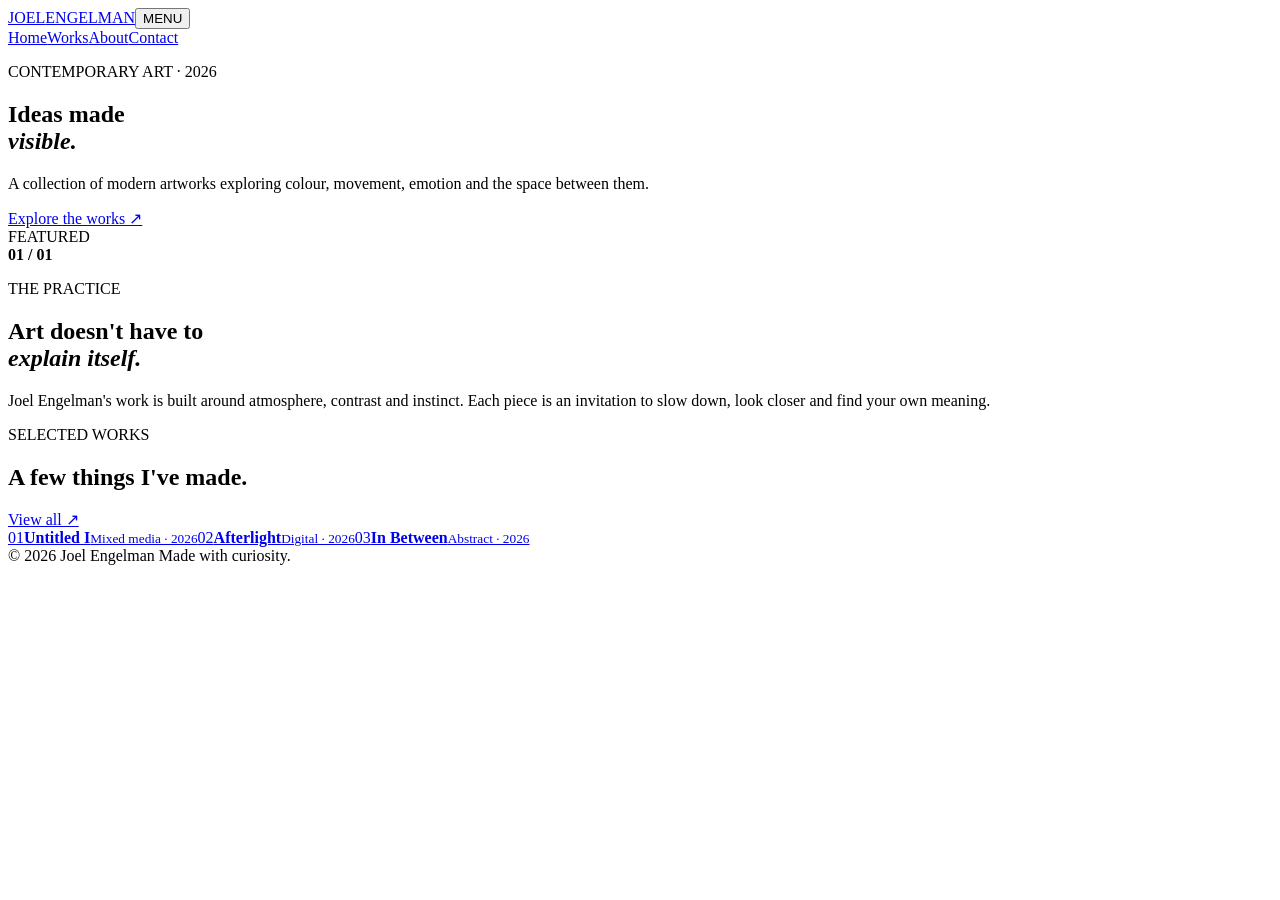
==== index.html @ 4c4a332d "Add modern art portfolio homepage" ====
<!doctype html>
<html lang="en">
<head>
<meta charset="utf-8">
<meta name="viewport" content="width=device-width,initial-scale=1">
<title>Joel Engelman — Modern Art</title>
<link rel="stylesheet" href="styles.css">
</head>
<body>
<header><a href="index.html" class="logo">JOEL<span>ENGELMAN</span></a><button class="menu">MENU</button><nav><a class="active" href="index.html">Home</a><a href="gallery.html">Works</a><a href="about.html">About</a><a href="contact.html">Contact</a></nav></header>
<main>
<section class="hero"><div class="hero-copy reveal"><p class="eyebrow">CONTEMPORARY ART · 2026</p><h1>Ideas made<br><i>visible.</i></h1><p class="lead">A collection of modern artworks exploring colour, movement, emotion and the space between them.</p><a class="button" href="gallery.html">Explore the works ↗</a></div><div class="hero-art reveal delay-1"><div class="shape s1"></div><div class="shape s2"></div><div class="shape s3"></div><div class="hero-caption">FEATURED<br><b>01 / 01</b></div></div></section>
<section class="section intro reveal"><p class="eyebrow">THE PRACTICE</p><div class="two-col"><h2>Art doesn't have to<br><i>explain itself.</i></h2><p>Joel Engelman's work is built around atmosphere, contrast and instinct. Each piece is an invitation to slow down, look closer and find your own meaning.</p></div></section>
<section class="section"><div class="section-head reveal"><div><p class="eyebrow">SELECTED WORKS</p><h2>A few things I've made.</h2></div><a href="gallery.html">View all ↗</a></div><div class="cards"><a class="art card-a reveal" href="gallery.html"><span>01</span><strong>Untitled I</strong><small>Mixed media · 2026</small></a><a class="art card-b reveal delay-1" href="gallery.html"><span>02</span><strong>Afterlight</strong><small>Digital · 2026</small></a><a class="art card-c reveal delay-2" href="gallery.html"><span>03</span><strong>In Between</strong><small>Abstract · 2026</small></a></div></section>
</main><footer>© 2026 Joel Engelman <span>Made with curiosity.</span></footer><script src="script.js"></script>
</body></html>
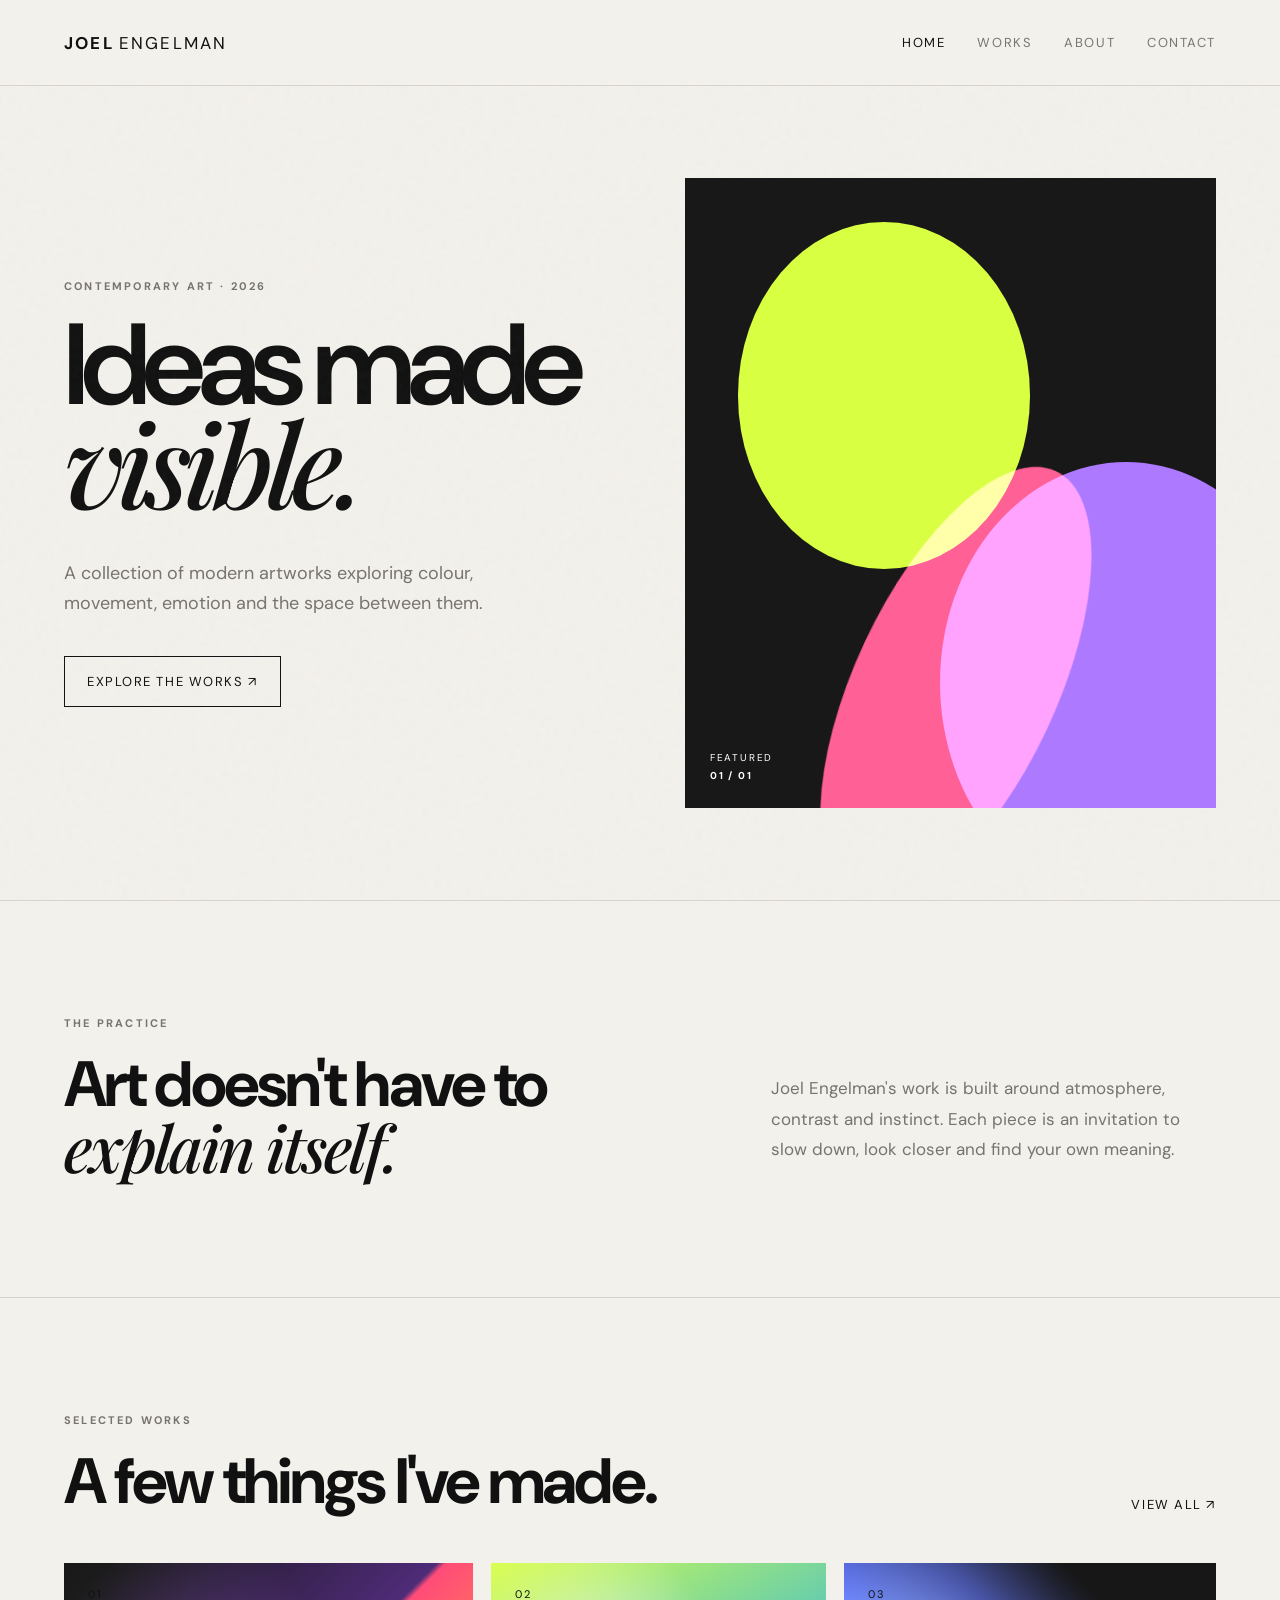
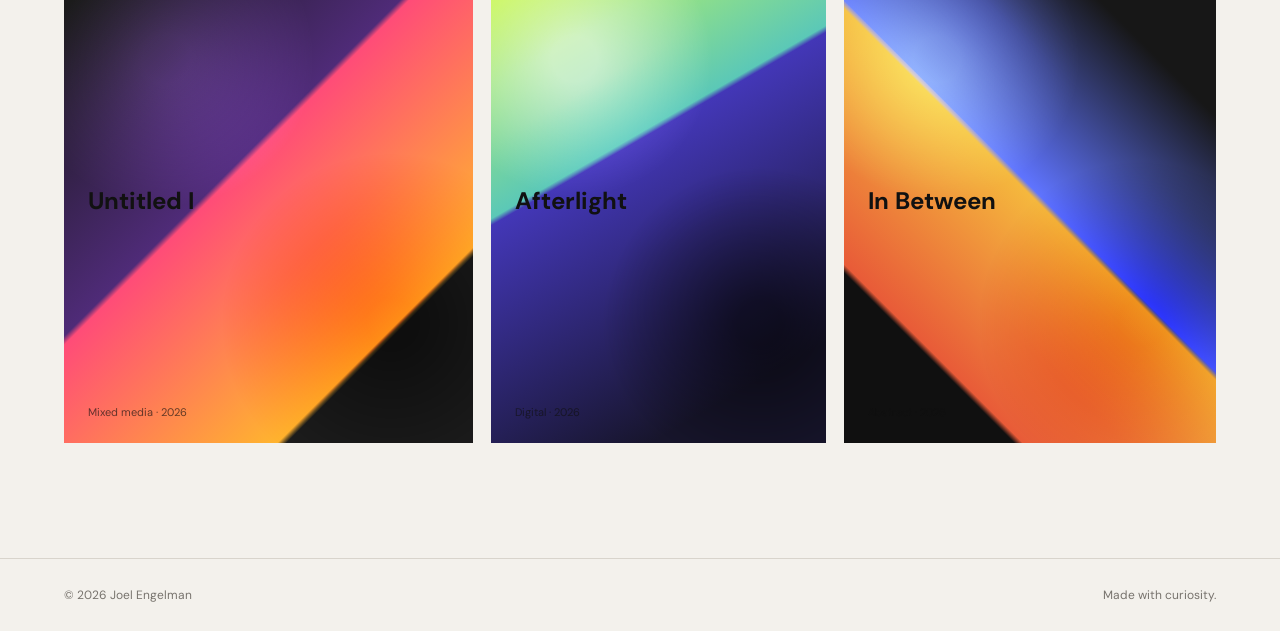
==== commit 825e59c0: "Add automatic light and dark favicons" ====
--- a/index.html
+++ b/index.html
@@ -1,10 +1,12 @@
 <!doctype html>
 <html lang="en">
 <head>
-<meta charset="utf-8">
-<meta name="viewport" content="width=device-width,initial-scale=1">
-<title>Joel Engelman — Modern Art</title>
-<link rel="stylesheet" href="styles.css">
+  <meta charset="utf-8">
+  <meta name="viewport" content="width=device-width, initial-scale=1">
+  <title>Joel Engelman — Modern Art</title>
+  <link rel="icon" href="favicon-dark.svg" media="(prefers-color-scheme: light)">
+  <link rel="icon" href="favicon-light.svg" media="(prefers-color-scheme: dark)">
+  <link rel="stylesheet" href="styles.css">
 </head>
 <body>
 <header><a href="index.html" class="logo">JOEL<span>ENGELMAN</span></a><button class="menu">MENU</button><nav><a class="active" href="index.html">Home</a><a href="gallery.html">Works</a><a href="about.html">About</a><a href="contact.html">Contact</a></nav></header>
@@ -13,4 +15,5 @@
 <section class="section intro reveal"><p class="eyebrow">THE PRACTICE</p><div class="two-col"><h2>Art doesn't have to<br><i>explain itself.</i></h2><p>Joel Engelman's work is built around atmosphere, contrast and instinct. Each piece is an invitation to slow down, look closer and find your own meaning.</p></div></section>
 <section class="section"><div class="section-head reveal"><div><p class="eyebrow">SELECTED WORKS</p><h2>A few things I've made.</h2></div><a href="gallery.html">View all ↗</a></div><div class="cards"><a class="art card-a reveal" href="gallery.html"><span>01</span><strong>Untitled I</strong><small>Mixed media · 2026</small></a><a class="art card-b reveal delay-1" href="gallery.html"><span>02</span><strong>Afterlight</strong><small>Digital · 2026</small></a><a class="art card-c reveal delay-2" href="gallery.html"><span>03</span><strong>In Between</strong><small>Abstract · 2026</small></a></div></section>
 </main><footer>© 2026 Joel Engelman <span>Made with curiosity.</span></footer><script src="script.js"></script>
-</body></html>
+</body>
+</html>
--- a/styles.css
+++ b/styles.css
@@ -0,0 +1,2 @@
+@import url('https://fonts.googleapis.com/css2?family=DM+Sans:wght@400;500;600;700&family=Playfair+Display:ital,wght@0,500;0,600;1,500&display=swap');
+:root{--bg:#f3f1ec;--ink:#111;--muted:#77736d;--line:#d8d4cc;--accent:#c7ff45}*{box-sizing:border-box}html{scroll-behavior:smooth}body{margin:0;background:var(--bg);color:var(--ink);font-family:'DM Sans',Arial,sans-serif}body:before{content:'';position:fixed;inset:0;pointer-events:none;opacity:.035;background-image:url("data:image/svg+xml,%3Csvg viewBox='0 0 160 160' xmlns='http://www.w3.org/2000/svg'%3E%3Cfilter id='n'%3E%3CfeTurbulence type='fractalNoise' baseFrequency='.9' numOctaves='3' stitchTiles='stitch'/%3E%3C/filter%3E%3Crect width='100%25' height='100%25' filter='url(%23n)'/%3E%3C/svg%3E")}a{color:inherit;text-decoration:none}header{height:86px;padding:0 5vw;display:flex;align-items:center;justify-content:space-between;border-bottom:1px solid var(--line);position:relative;z-index:5;background:rgba(243,241,236,.82);backdrop-filter:blur(16px)}.logo{font-size:17px;font-weight:700;letter-spacing:.13em}.logo span{font-weight:400;margin-left:5px}.menu{display:none}nav{display:flex;gap:32px;font-size:13px;text-transform:uppercase;letter-spacing:.12em}nav a{opacity:.55;transition:.3s}nav a:hover,nav a.active{opacity:1}.hero{min-height:calc(100vh - 86px);padding:7vw 5vw;display:grid;grid-template-columns:1fr 1fr;gap:7vw;align-items:center}.eyebrow{font-size:11px;letter-spacing:.2em;font-weight:700;margin:0 0 24px;color:var(--muted)}h1{font-size:clamp(60px,9vw,138px);line-height:.84;letter-spacing:-.065em;margin:0 0 40px;font-weight:600}h1 i,h2 i{font-family:'Playfair Display',serif;font-weight:500}h2{font-size:clamp(38px,5vw,72px);line-height:.96;letter-spacing:-.045em;margin:0}.lead{max-width:460px;font-size:18px;line-height:1.65;color:var(--muted);margin-bottom:38px}.button{display:inline-block;padding:16px 22px;border:1px solid var(--ink);font-size:13px;text-transform:uppercase;letter-spacing:.12em;transition:.35s}.button:hover{background:var(--ink);color:white;transform:translateY(-3px)}.hero-art{height:min(650px,70vh);min-height:440px;position:relative;overflow:hidden;background:#181818}.shape{position:absolute;border-radius:50%;filter:blur(.2px);transition:transform 1s cubic-bezier(.2,.8,.2,1)}.s1{width:55%;height:55%;background:#d8ff42;left:10%;top:7%}.s2{width:70%;height:70%;background:#a36bff;right:-18%;bottom:-15%;mix-blend-mode:screen}.s3{width:38%;height:75%;background:#ff4f8b;left:32%;bottom:-18%;transform:rotate(25deg);mix-blend-mode:screen}.hero-art:hover .s1{transform:translate(20px,-15px) scale(1.06)}.hero-art:hover .s2{transform:translate(-25px,10px) scale(1.05)}.hero-art:hover .s3{transform:rotate(35deg) translate(15px,-10px)}.hero-caption{position:absolute;left:25px;bottom:23px;color:white;font-size:10px;letter-spacing:.18em;line-height:1.8}.section{padding:9vw 5vw}.intro{border-top:1px solid var(--line);border-bottom:1px solid var(--line)}.two-col{display:grid;grid-template-columns:1.3fr 1fr;gap:10vw;align-items:end}.two-col p{font-size:17px;line-height:1.8;color:var(--muted);max-width:470px}.section-head{display:flex;justify-content:space-between;align-items:end;margin-bottom:50px}.section-head>a{font-size:13px;text-transform:uppercase;letter-spacing:.12em}.cards{display:grid;grid-template-columns:1.1fr .9fr 1fr;gap:18px}.art{min-height:480px;padding:24px;display:flex;flex-direction:column;justify-content:space-between;overflow:hidden;position:relative;transition:transform .5s cubic-bezier(.2,.8,.2,1)}.art:hover{transform:translateY(-8px)}.art:before{content:'';position:absolute;inset:0;background:radial-gradient(circle at 25% 20%,#fff8 0 5%,transparent 30%),radial-gradient(circle at 80% 75%,#0008 0 5%,transparent 35%);mix-blend-mode:overlay}.art span{font-size:11px;letter-spacing:.15em;position:relative}.art strong,.art small{position:relative}.art strong{font-size:24px}.art small{font-size:11px;opacity:.65;margin-top:5px}.card-a{background:linear-gradient(135deg,#171717 5%,#4f2b78 42%,#ff4c78 43%,#ffb52e 78%,#1d1d1d 79%)}.card-b{background:linear-gradient(150deg,#d7ff4b,#5bc8b7 38%,#4337b7 39%,#17152c 85%)}.card-c{background:linear-gradient(45deg,#101010 20%,#e85b38 21%,#f5b83d 51%,#5f74ff 52%,#171717 82%)}footer{padding:28px 5vw;border-top:1px solid var(--line);display:flex;justify-content:space-between;color:var(--muted);font-size:12px}.reveal{opacity:0;transform:translateY(25px);transition:opacity .8s ease,transform .8s ease}.reveal.visible{opacity:1;transform:none}.delay-1{transition-delay:.12s}.delay-2{transition-delay:.24s}@media(max-width:760px){header{height:72px}.menu{display:block;background:none;border:0;font:inherit;font-size:11px;letter-spacing:.15em}nav{display:none;position:absolute;top:72px;left:0;right:0;padding:25px 5vw;background:var(--bg);border-bottom:1px solid var(--line);flex-direction:column;gap:20px}nav.open{display:flex}.hero{grid-template-columns:1fr;padding-top:14vw;gap:12vw}.hero-art{height:65vh;min-height:400px}.two-col,.cards{grid-template-columns:1fr}.art{min-height:420px}.section-head{align-items:start;gap:25px;flex-direction:column}footer{gap:15px;flex-direction:column}}
